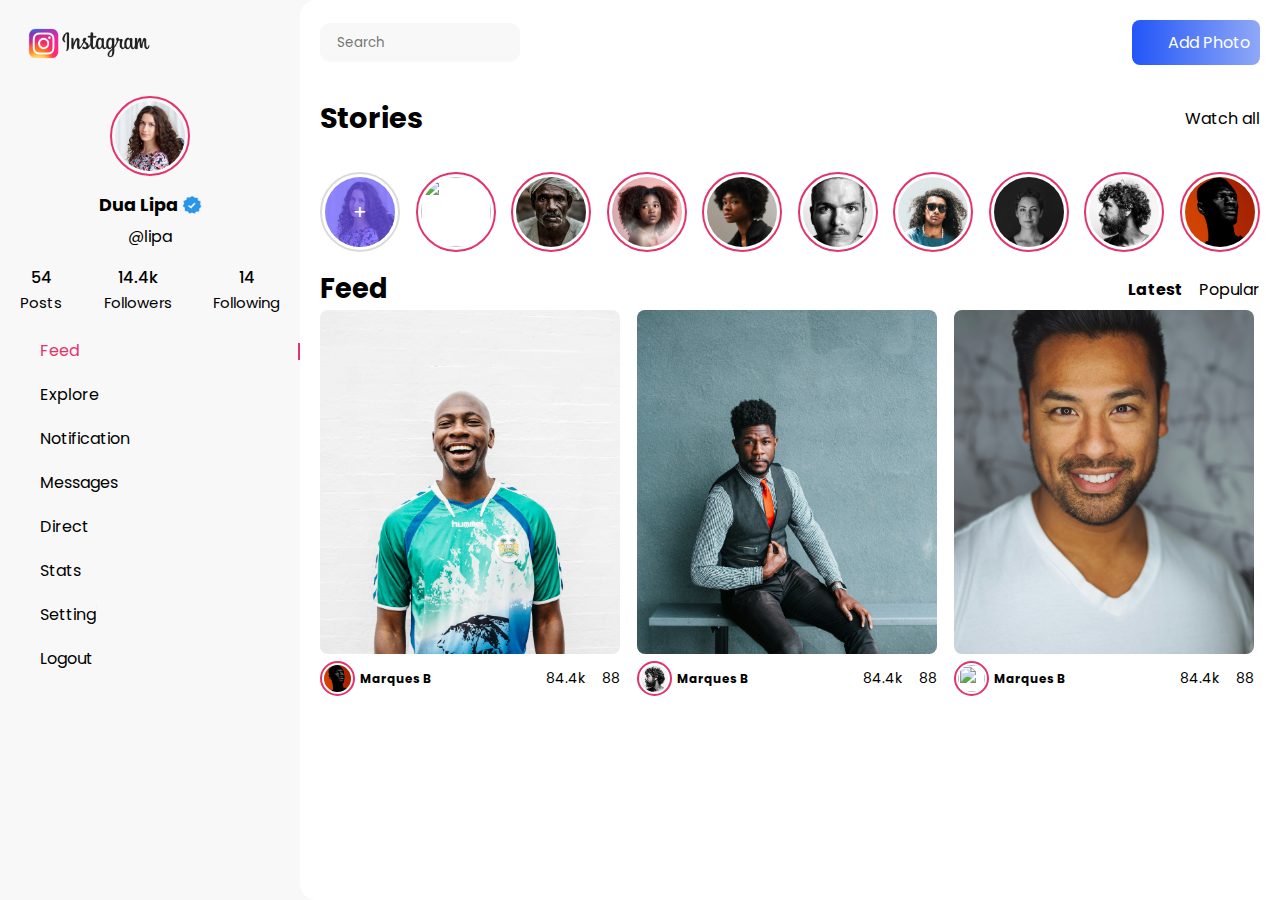
==== index.html @ e4665b87 "first commit" ====
<!DOCTYPE html>
<html lang="en">
<head>
    <meta charset="UTF-8">
    <meta http-equiv="X-UA-Compatible" content="IE=edge">
    <meta name="viewport" content="width=device-width, initial-scale=1.0">
    <title>Instagram Redesign Desktop</title>
    <link rel="stylesheet" href="style.css">
    <link href="https://cdn.jsdelivr.net/npm/remixicon@2.5.0/fonts/remixicon.css" rel="stylesheet">

</head>
<body>
    <!-- Sidebar -->
    <div class="sidebar">
        <a href="#" class="logo">
            <img src="img/logo.png" alt="">
        </a>
        <!-- Profile Image -->
        <div class="profile">
            <div class="profile-img">
                <img src="img/profile.jpg" alt="">
            </div>
            <div class="name">
                <h1>Dua Lipa</h1>
                <img src="img/verify.png" alt="">
            </div>
            <span>@lipa</span>
        </div>
        <!-- About -->
        <div class="about">
            <!-- Box 1 -->
            <div class="box">
                <h3>54</h3>
                <span>Posts</span>
            </div>
             <!-- Box 2 -->
             <div class="box">
                <h3>14.4k</h3>
                <span>Followers</span>
            </div>
             <!-- Box 3 -->
             <div class="box">
                <h3>14</h3>
                <span>Following</span>
            </div>
        </div>
        <!-- Menu -->
        <div class="menu">
            <a href="#" class="active">
                <span class="icon">
                    <i class="ri-function-line"></i>
                </span>
                Feed
            </a>
            <a href="#">
                <span class="icon">
                    <i class="ri-search-line"></i>
                </span>
                Explore
            </a>

            <a href="#">
                <span class="icon">
                    <i class="ri-notification-4-line"></i>
                </span>
                Notification
            </a>

            <a href="#">
                <span class="icon">
                    <i class="ri-mail-unread-fill"></i>
                </span>
                Messages
            </a>

            <a href="#">
                <span class="icon">
                    <i class="ri-send-plane-fill"></i>
                </span>
                Direct
            </a>

            <a href="#">
                <span class="icon">
                    <i class="ri-bar-chart-2-fill"></i>
                </span>
                Stats
            </a>

            <a href="#">
                <span class="icon">
                    <i class="ri-settings-5-line"></i>
                </span>
                Setting
            </a>

            <a href="#">
                <span class="icon">
                    <i class="ri-logout-box-r-line"></i>
                </span>
                Logout
            </a>
        </div>
    </div>
    <!-- Main Home -->
    <div class="main-home">
        <!-- Header -->
        <div class="header">
            <!-- Search -->
            <div class="search">
                <i class="ri-search-line"></i>
                <input type="text" placeholder="Search">
            </div>
            <!-- Content -->
            <div class="header-content">
                <i class="ri-notification-4-fill"></i>
                <i class="ri-mail-unread-fill"></i>
                <!-- Button -->
                <a href="#" class="btn">
                    <i class="ri-add-circle-fill"></i>
                    <div class="btn-text">Add Photo</div>
                </a>
            </div>
        </div>
        <!-- Stories -->
        <div class="stories-title">
            <h1>Stories</h1>
            <a href="#" class="btn">
                <i class="ri-play-circle-line"></i>
                <div class="text">Watch all</div>
            </a>
        </div>
        <!-- Stories Content -->
        <div class="stories">
            <!-- Stories 1 -->
            <div class="stories-img color">
                <img src="img/profile.jpg" alt="">
                <div class="add">+</div>
            </div>
             <!-- Stories 2 -->
             <div class="stories-img">
                <img src="img/profile2.jpg" alt="">
            </div>
            <!-- Stories  3 -->
            <div class="stories-img">
                <img src="img/profile3.jpg" alt="">
            </div>
            <!-- Stories 4 -->
            <div class="stories-img">
                <img src="img/profile4.jpg" alt="">
            </div>
            <!-- Stories 5 -->
            <div class="stories-img">
                <img src="img/profile5.jpg" alt="">
            </div>
            <!-- Stories 6 -->
            <div class="stories-img">
                <img src="img/profile6.jpg" alt="">
            </div>
            <!-- Stories 7 -->
            <div class="stories-img">
                <img src="img/profile7.jpg" alt="">
            </div>
            <!-- Stories 8 -->
            <div class="stories-img">
                <img src="img/profile8.jpg" alt="">
            </div>
            <!-- Stories 9 -->
            <div class="stories-img">
                <img src="img/profile9.jpg" alt="">
            </div>
            <!-- Stories 10 -->
            <div class="stories-img">
                <img src="img/profile10.jpg" alt="">
            </div>
        </div>
        <!-- Main Posts -->
        <div class="feed">
            <h1>Feed</h1>
            <div class="feed-text">
                <h2>Latest</h2>
                <span>Popular</span>
            </div>
        </div>
        <!-- Posts -->
        <div class="main-posts">
            <!-- Box 1 -->
            <div class="post-box">
                <img src="img/post1.jpg" alt="">

                <div class="post-info">
                    <div class="post-profile">
                        <div class="post-img">
                            <img src="img/profile10.jpg" alt="">
                        </div>
                        <h3>Marques B</h3>
                    </div>
                    <div class="likes">
                        <i class="ri-heart-line"></i>
                        <span>84.4k</span>
                        <i class="ri-chat-3-line"></i>
                        <span>88</span>
                    </div>
                </div>
            </div>
<!-- Box 2 -->
<div class="post-box">
    <img src="img/post2.jpg" alt="">

    <div class="post-info">
        <div class="post-profile">
            <div class="post-img">
                <img src="img/profile9.jpg" alt="">
            </div>
            <h3>Marques B</h3>
        </div>
        <div class="likes">
            <i class="ri-heart-line"></i>
            <span>84.4k</span>
            <i class="ri-chat-3-line"></i>
            <span>88</span>
        </div>
    </div>
</div>
<!-- Box 3 -->
<div class="post-box">
    <img src="img/post3.jpg" alt="">

    <div class="post-info">
        <div class="post-profile">
            <div class="post-img">
                <img src="https://random.imagecdn.app/1500/1000" alt="">
            </div>
            <h3>Marques B</h3>
        </div>
        <div class="likes">
            <i class="ri-heart-line"></i>
            <span>84.4k</span>
            <i class="ri-chat-3-line"></i>
            <span>88</span>
        </div>
    </div>
</div>
        </div>

    </div>
</body>
</html>
---- style.css ----
@import url("https://fonts.googleapis.com/css2?family=Poppins:ital,wght@0,200;0,300;0,400;0,500;0,600;0,700;1,100&display=swap");
* {
  font-family: "Poppins", sans-serif;
  margin: 0;
  padding: 0;
  box-sizing: border-box;
  list-style: none;
  text-decoration: none;
}
body {
  background: #f8f8f8;
}
:root {
  --gradient: linear-gradient(to right, #2255F8, #8FA8F7);
}
.sidebar {
  position: fixed;
  width: 300px;
  height: 100vh;
  background: #f8f8f8;
  padding: 20px;
}
.main-home {
  position: absolute;
  width: calc(100% - 300px);
  min-height: 100vh;
  top: 0;
  left: 300px;
  background: #fff;
  border-radius: 1rem 0 0 1rem;
  z-index: 1000;
}
.logo img {
  width: 140px;
}
.profile {
  display: flex;
  flex-direction: column;
  align-items: center;
  justify-content: center;
  margin-top: 1.4rem;
}
.profile-img {
  display: flex;
  align-items: center;
  justify-content: center;
  width: 80px;
  height: 80px;
  border-radius: 50%;
  border: 2px solid #e2336b;
}
.profile-img img {
  width: 70px;
  height: 70px;
  object-fit: cover;
  border-radius: 50%;
  object-position: center;
}
.name {
  display: flex;
  align-items: center;
  margin: 1rem 0 0.4rem;
}
.name h1 {
  font-size: 1.1rem;
}
.name img {
  margin-left: 4px;
  width: 20px;
  object-fit: contain;
}
.profile-img span {
  font-size: 0.938rem;
  font-weight: 400;
}
.about {
  display: flex;
  justify-content: space-between;
  margin-top: 1rem;
  margin-bottom: 1rem;
}

.box {
  text-align: center;
}
.box h3 {
  font-size: 1rem;
  font-weight: 500;
}
.box span {
  font-size: 0.938rem;
  font-weight: 400;
}
.menu a {
  width: 100%;
  font-size: 1rem;
  color: #000;
  display: flex;
  align-items: center;
  line-height: 40px;
  margin: 4px;
}
.menu a:hover,
.menu .active {
  color: #e2336b;
}
.menu .icon {
  margin-right: 1rem;
  font-size: 20px;
}
.menu a:hover::before,
.menu .active::before {
  content: "";
  position: absolute;
  right: 0;
  width: 2px;
  height: 17px;
  background: #e2336b;
}
/* Main Home */
.main-home {
  padding: 20px;
  overflow: hidden;
}
.header {
  display: flex;
  align-items: center;
  justify-content: space-between;
}
.search {
  display: flex;
  align-items: center;
  background: #f8f8f8;
  width: 200px;
  height: 2.4rem;
  padding: 10px;
  border-radius: 10px;
}
.search input {
  border: none;
  outline: none;
  background: transparent;
  margin-left: 7px;
}
.search o {
  font-size: 20px;
}
.header-content {
  display: flex;
  align-items: center;
}
.header-content i {
  color: #000;
  font-size: 20px;
  margin-left: 1rem;
}
.header-content .btn {
  display: flex;
  align-items: center;
  padding: 10px;
  border-radius: 8px;
  background: var(--gradient);
  margin-left: 1rem;
}
.header-content .btn i {
  color: hsla(0, 0%, 100%, 0.6);
  margin-right: 10px;
}
.btn-text {
  color: #fff;
}
.stories-title {
  display: flex;
  justify-content: space-between;
  margin-top: 2rem;
}
.stories-title h1 {
  font-size: 1.8rem;
}
.stories-title .btn {
  display: flex;
  align-items: center;
  color: #000;
}
.stories-title .btn i {
  font-size: 24px;
  margin-right: 10px;
}
.stories {
  display: flex;
  align-items: center;
  justify-content: space-between;
  margin-top: 2rem;
}
.stories-img {
  display: flex;
  align-items: center;
  justify-content: center;
  width: 80px;
  height: 80px;
  border-radius: 50%;
  border: 2px solid #e2336b;
}
.stories-img img {
  width: 70px;
  height: 70px;
  object-fit: cover;
  border-radius: 50%;
  object-position: center;
}
.stories-img.color {
  border: 2px solid #dbdbdb;
}
.stories-img .add {
  position: absolute;
  display: flex;
  align-items: center;
  justify-content: center;
  font-size: 20px;
  width: 70px;
  height: 70px;
  border-radius: 50%;
  color: #fff;
  background: hsla(246, 100%, 67%, 0.7);
}
.feed {
  display: flex;
  align-items: center;
  justify-content: space-between;
  margin-top: 1rem;
}
.feed h1 {
  font-size: 1.7rem;
}
.feed-text {
  display: flex;
  align-items: center;
}
.feed-text h2 {
  font-size: 1rem;
  margin-right: 1rem;
}
.main-posts {
  display: grid;
  grid-template-columns: repeat(auto-fit, minmax(300px, auto));
  gap: 11px;
}
.post-box {
  width: 300px;
}
.post-box img {
  width: 100%;
  height: 344px;
  object-fit: cover;
  border-radius: 0.5rem;
}
.post-info {
  display: flex;
  align-items: center;
  justify-content: space-between;
}
.post-img {
  display: flex;
  align-items: center;
  justify-content: center;
  width: 35px;
  height: 35px;
  border: 2px solid #e2336b;
  border-radius: 50%;
}
.post-img img {
  width: 27px;
  height: 27px;
  object-fit: cover;
  border-radius: 50%;
  object-position: center;
}
.post-profile {
  display: flex;
  align-items: center;
}
.post-profile h3 {
  font-size: 12px;
  font-weight: 600px;
  margin-left: 5px;
}
.likes {
  display: flex;
  align-items: center;
}
.likes i {
  font-size: 20px;
  margin-left: 10px;
}
.likes span {
  font-size: 14px;
  margin-left: 7px;
}
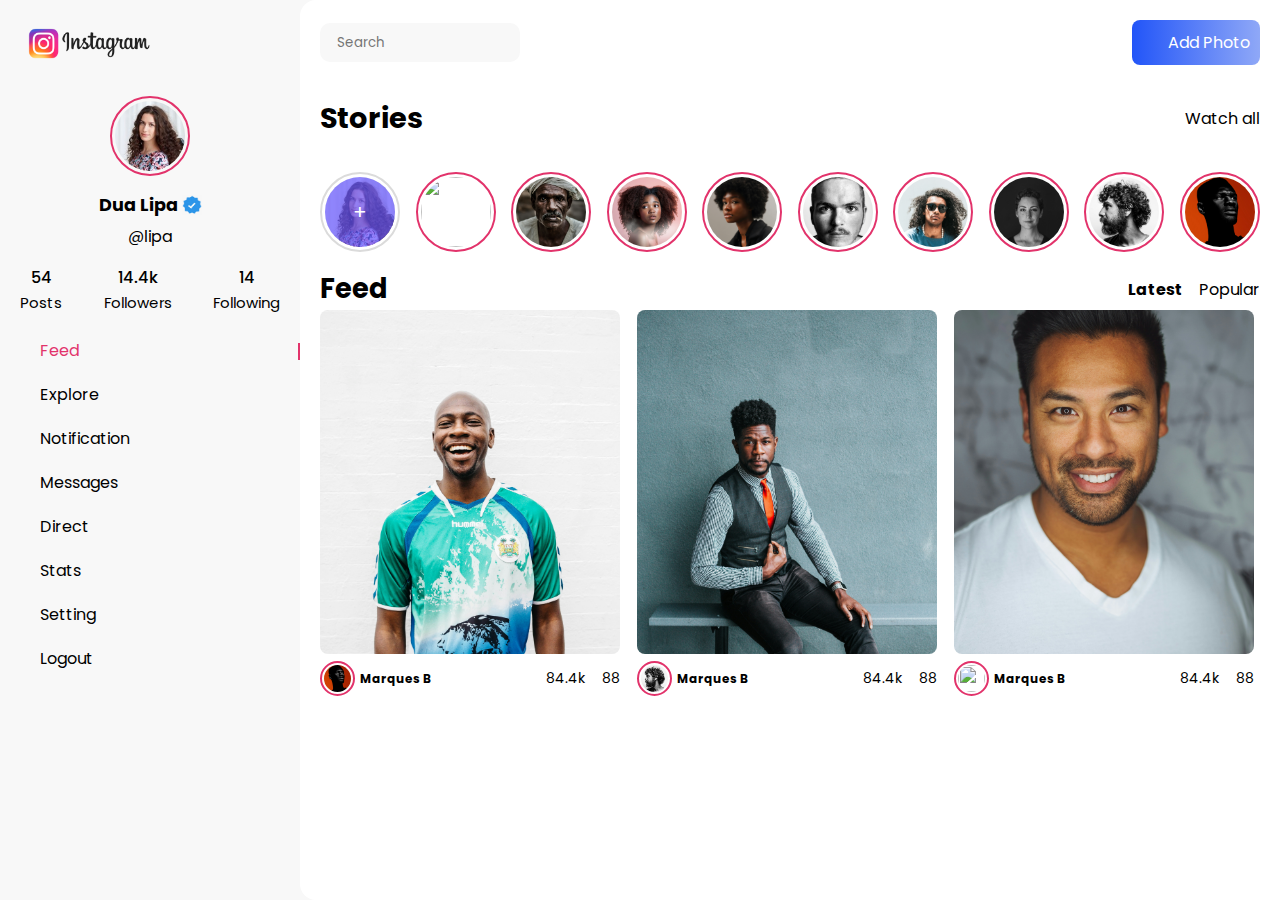
==== commit 8593ec20: "added settings page" ====
--- a/index.html
+++ b/index.html
@@ -46,48 +46,48 @@
         </div>
         <!-- Menu -->
         <div class="menu">
-            <a href="#" class="active">
+            <a href="index.html" class="active">
                 <span class="icon">
                     <i class="ri-function-line"></i>
                 </span>
                 Feed
             </a>
-            <a href="#">
+            <a href="explore.html">
                 <span class="icon">
                     <i class="ri-search-line"></i>
                 </span>
                 Explore
             </a>
 
-            <a href="#">
+            <a href="notification.html">
                 <span class="icon">
                     <i class="ri-notification-4-line"></i>
                 </span>
                 Notification
             </a>
 
-            <a href="#">
+            <a href="messages.html">
                 <span class="icon">
                     <i class="ri-mail-unread-fill"></i>
                 </span>
                 Messages
             </a>
 
-            <a href="#">
+            <a href="direct.html">
                 <span class="icon">
                     <i class="ri-send-plane-fill"></i>
                 </span>
                 Direct
             </a>
 
-            <a href="#">
+            <a href="stats.html">
                 <span class="icon">
                     <i class="ri-bar-chart-2-fill"></i>
                 </span>
                 Stats
             </a>
 
-            <a href="#">
+            <a href="settings.html">
                 <span class="icon">
                     <i class="ri-settings-5-line"></i>
                 </span>
--- a/style.css
+++ b/style.css
@@ -296,3 +296,37 @@
   font-size: 14px;
   margin-left: 7px;
 }
+
+
+.form-holder { 
+  width: 40%;
+    background: #f8f8f8;
+    padding: 20px;
+    margin: 20px 20px 20px 0px;
+    border-radius: 5px;
+}
+
+.form-input{
+  padding: 5px;
+    width: 80%;
+    border: 1px solid #dbdbdb ;
+    border-radius: 5px;
+}
+
+.form-wrap{
+  margin: 10px 0px 10px 0px;
+}
+
+.form-label {
+  font-size: 16px;
+}
+
+.submit-button{
+     padding: 10px;
+    color: #fff;
+    background: var(--gradient);
+    border: 1px solid var(--gradient);
+    border-radius: 5px;
+    margin: 20px 0px 20px 0px;
+    font-size: 18px;
+}